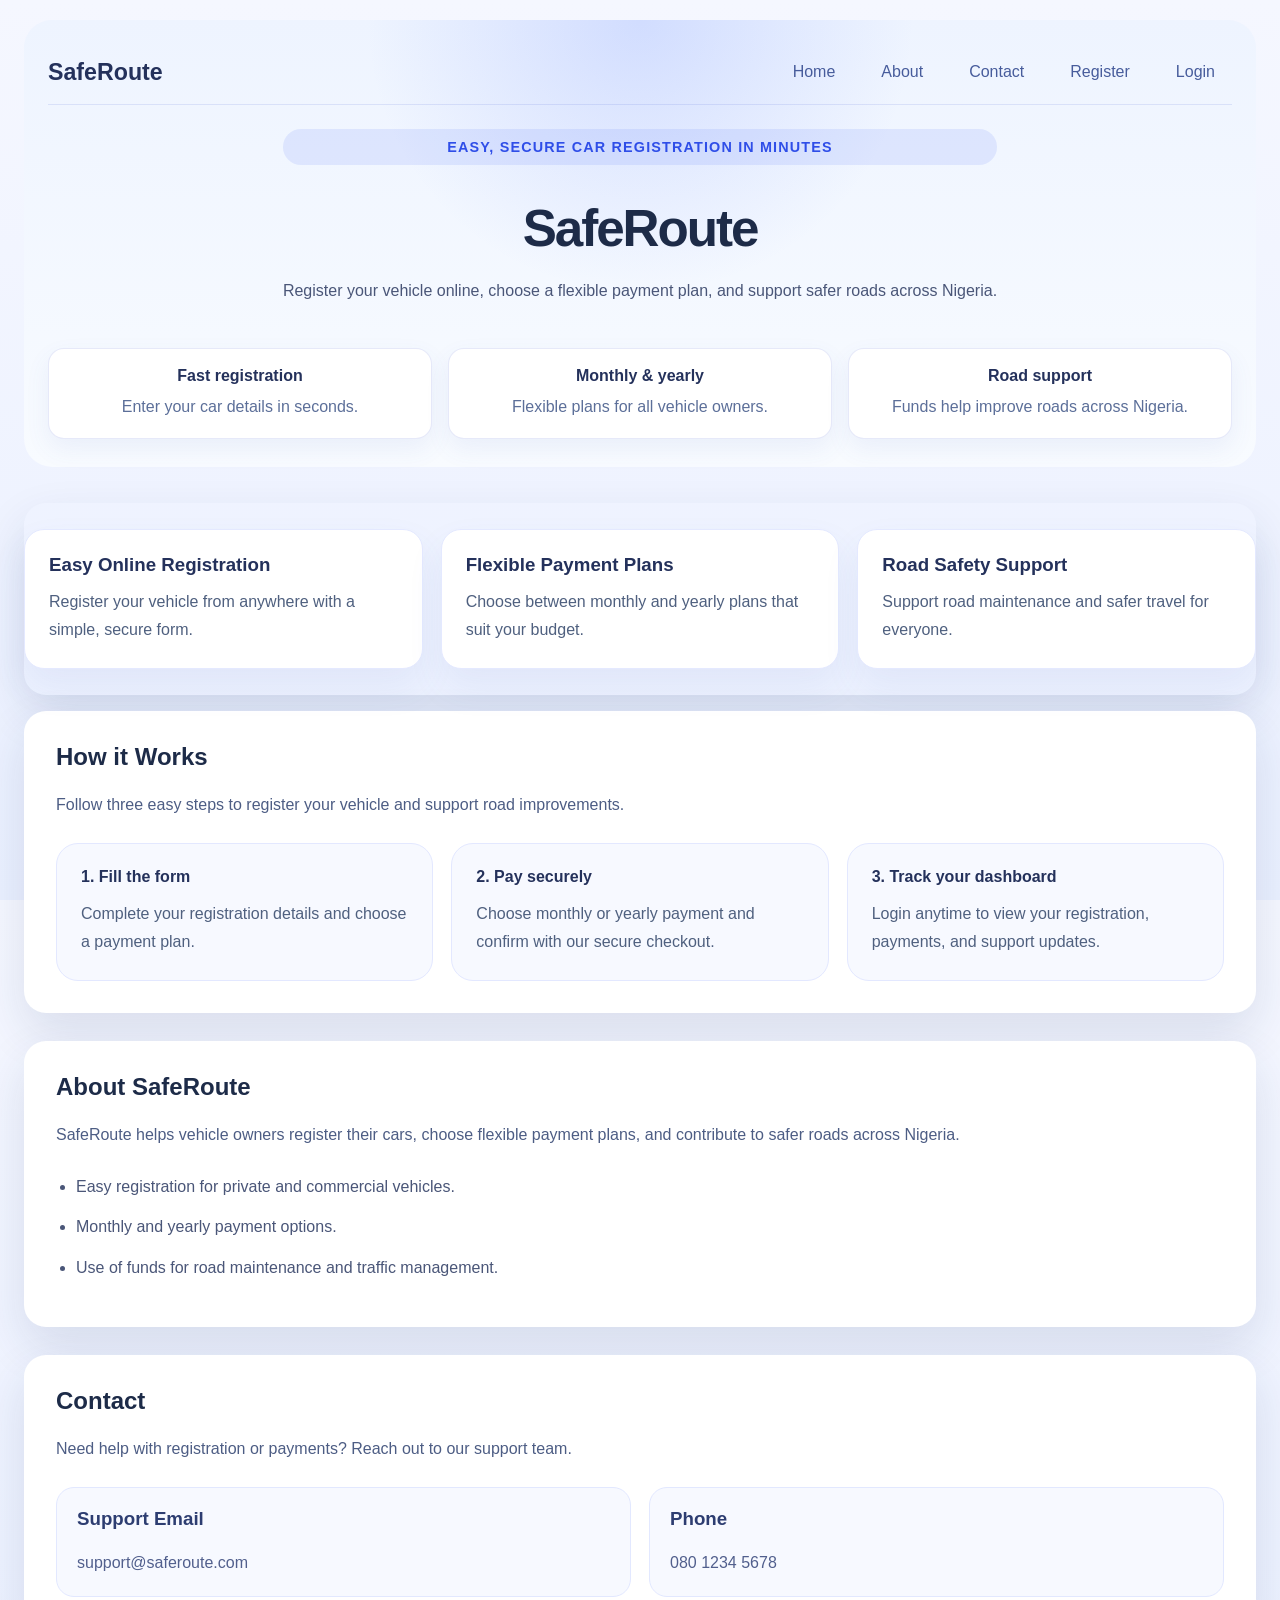
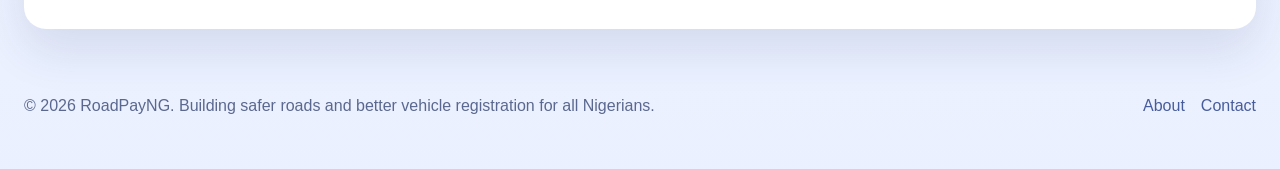
==== index.html @ 2d29ac7f "Add files via upload" ====
<!DOCTYPE html>
<html lang="en">
<head>
  <meta charset="UTF-8" />
  <meta name="viewport" content="width=device-width, initial-scale=1.0" />
  <title>SafeRoute - Car Registration</title>
  <link rel="stylesheet" href="styles.css" />
</head>
<body>
  <div class="container">
    <header id="home">
      <div class="site-header-bar">
        <a href="index.html" class="logo">SafeRoute</a>
        <nav class="top-nav">
          <a href="index.html#home" class="nav-link">Home</a>
          <a href="index.html#about-section" class="nav-link">About</a>
          <a href="index.html#contact-section" class="nav-link">Contact</a>
          <a href="register.html" class="nav-link">Register</a>
          <a href="login.html" class="nav-link">Login</a>
        </nav>
      </div>
      <div class="hero-content">
        <span class="hero-label">Easy, secure car registration in minutes</span>
        <h1>SafeRoute</h1>
        <p>Register your vehicle online, choose a flexible payment plan, and support safer roads across Nigeria.</p>
        <div class="hero-actions"></div>
      </div>
      <div class="hero-chips">
        <div class="hero-chip">
          <strong>Fast registration</strong>
          <span>Enter your car details in seconds.</span>
        </div>
        <div class="hero-chip">
          <strong>Monthly & yearly</strong>
          <span>Flexible plans for all vehicle owners.</span>
        </div>
        <div class="hero-chip">
          <strong>Road support</strong>
          <span>Funds help improve roads across Nigeria.</span>
        </div>
      </div>
    </header>

    <main>
      <section id="features-section" class="features-section">
        <div class="feature-grid">
          <article class="feature-card">
            <h3>Easy Online Registration</h3>
            <p>Register your vehicle from anywhere with a simple, secure form.</p>
          </article>
          <article class="feature-card">
            <h3>Flexible Payment Plans</h3>
            <p>Choose between monthly and yearly plans that suit your budget.</p>
          </article>
          <article class="feature-card">
            <h3>Road Safety Support</h3>
            <p>Support road maintenance and safer travel for everyone.</p>
          </article>
        </div>
      </section>

      <section id="process-section" class="process-section">
        <h2>How it Works</h2>
        <p class="section-intro">Follow three easy steps to register your vehicle and support road improvements.</p>
        <div class="process-grid">
          <article class="process-card">
            <strong>1. Fill the form</strong>
            <p>Complete your registration details and choose a payment plan.</p>
          </article>
          <article class="process-card">
            <strong>2. Pay securely</strong>
            <p>Choose monthly or yearly payment and confirm with our secure checkout.</p>
          </article>
          <article class="process-card">
            <strong>3. Track your dashboard</strong>
            <p>Login anytime to view your registration, payments, and support updates.</p>
          </article>
        </div>
      </section>

      <section id="about-section">
        <h2>About SafeRoute</h2>
        <p class="section-intro">SafeRoute helps vehicle owners register their cars, choose flexible payment plans, and contribute to safer roads across Nigeria.</p>
        <ul class="about-list">
          <li>Easy registration for private and commercial vehicles.</li>
          <li>Monthly and yearly payment options.</li>
          <li>Use of funds for road maintenance and traffic management.</li>
        </ul>
      </section>

      <section id="contact-section">
        <h2>Contact</h2>
        <p class="section-intro">Need help with registration or payments? Reach out to our support team.</p>
        <div class="contact-grid">
          <div class="contact-card">
            <h3>Support Email</h3>
            <p>support@saferoute.com</p>
          </div>
          <div class="contact-card">
            <h3>Phone</h3>
            <p>080 1234 5678</p>
          </div>
        </div>
      </section>

    </main>

    <footer class="site-footer">
      <div class="footer-content">
        <p>© 2026 RoadPayNG. Building safer roads and better vehicle registration for all Nigerians.</p>
        <div class="footer-links">
          <a href="#about-section">About</a>
          <a href="#contact-section">Contact</a>
        </div>
      </div>
    </footer>
  </div>
  <script src="script.js"></script>
</body>
</html>
---- styles.css ----
* {
  box-sizing: border-box;
}
html,
body {
  height: 100%;
  margin: 0;
}
body {
  font-family: "Segoe UI", Tahoma, Geneva, Verdana, sans-serif;
  background: linear-gradient(180deg, #f5f7ff 0%, #eaf0ff 100%);
  color: #1d2b48;
}
.container {
  max-width: 100%;
  width: 100%;
  margin: 0;
  padding: 20px 24px;
}
header {
  text-align: center;
  margin-bottom: 36px;
  display: grid;
  gap: 24px;
  padding: 32px 24px 28px;
  background: radial-gradient(circle at top center, rgba(79, 115, 255, 0.18), transparent 36%), linear-gradient(180deg, #eef4ff 0%, #f8fbff 100%);
  border-radius: 28px;
}
.site-header-bar {
  display: flex;
  flex-wrap: wrap;
  justify-content: space-between;
  align-items: center;
  gap: 16px;
  width: 100%;
  padding-bottom: 12px;
  border-bottom: 1px solid rgba(77, 101, 211, 0.14);
  position: relative;
  z-index: 2;
}
.logo {
  font-size: 1.45rem;
  font-weight: 800;
  color: #24315b;
  text-decoration: none;
}
.top-nav {
  display: flex;
  flex-wrap: wrap;
  justify-content: flex-end;
  gap: 12px;
  pointer-events: auto;
}
.nav-link {
  color: #475c9c;
  text-decoration: none;
  padding: 10px 16px;
  border-radius: 999px;
  border: 1px solid transparent;
  transition: all 0.2s ease;
  cursor: pointer;
  display: inline-flex;
  align-items: center;
  justify-content: center;
  pointer-events: auto;
}
.nav-link:hover,
.nav-link.active {
  background: #eef4ff;
  border-color: #d4defc;
  color: #27386b;
}  display: flex;
  flex-wrap: wrap;
  justify-content: flex-end;
  gap: 12px;
}
.nav-link {
  color: #475c9c;
  text-decoration: none;
  padding: 10px 16px;
  border-radius: 999px;
  border: 1px solid transparent;
  transition: all 0.2s ease;
  cursor: pointer;
  display: inline-flex;
  align-items: center;
  justify-content: center;
}
.nav-link:hover,
.nav-link.active {
  background: #eef4ff;
  border-color: #d4defc;
  color: #27386b;
}
.hero-content {
  display: grid;
  gap: 18px;
  align-items: center;
  max-width: 760px;
  margin: 0 auto;
}
.dashboard-user-label {
  display: flex;
  flex-wrap: wrap;
  align-items: center;
  gap: 10px;
  padding: 10px 18px;
  border-radius: 999px;
  background: rgba(79, 110, 247, 0.12);
  color: #24315b;
  font-weight: 600;
}
.dashboard-user-label strong {
  font-size: 1rem;
  color: #1f2c52;
}
header h1 {
  margin: 0;
  font-size: clamp(2.4rem, 4vw, 3.8rem);
  letter-spacing: -0.04em;
}
header p {
  margin: 0 auto;
  max-width: 720px;
  color: #4a5678;
  line-height: 1.85;
}
.hero-actions {
  display: flex;
  flex-wrap: wrap;
  justify-content: center;
  gap: 14px;
}
.hero-chips {
  display: grid;
  grid-template-columns: repeat(auto-fit, minmax(220px, 1fr));
  gap: 16px;
  width: 100%;
}
.hero-chip {
  background: #ffffff;
  border: 1px solid rgba(77, 101, 211, 0.14);
  border-radius: 16px;
  padding: 18px 20px;
  box-shadow: 0 10px 24px rgba(82, 104, 195, 0.08);
}
.hero-chip strong {
  display: block;
  margin-bottom: 8px;
  color: #24315b;
}
.hero-chip span {
  color: #5c6f99;
  line-height: 1.7;
}
.hero-label {
  display: inline-block;
  padding: 10px 18px;
  border-radius: 999px;
  background: rgba(79, 110, 247, 0.12);
  color: #2f4ee8;
  font-weight: 700;
  margin-bottom: 16px;
  text-transform: uppercase;
  letter-spacing: 0.08em;
  font-size: 0.90rem;
}
.process-grid {
  display: grid;
  gap: 18px;
  grid-template-columns: repeat(3, minmax(0, 1fr));
}
.process-card {
  padding: 24px;
  border-radius: 22px;
  background: #f7f9ff;
  border: 1px solid #e3e8ff;
}
.process-card strong {
  display: block;
  margin-bottom: 14px;
  font-size: 1rem;
  color: #24315b;
}
.process-card p {
  margin: 0;
  color: #4f607f;
  line-height: 1.75;
}
section {
  background: #ffffff;
  border-radius: 22px;
  padding: 32px;
  box-shadow: 0 20px 48px rgba(25, 52, 100, 0.12);
  margin-bottom: 28px;
}
section h2 {
  margin-top: 0;
}
.section-intro {
  margin: 12px 0 24px;
  color: #4d5d84;
  line-height: 1.75;
}
.about-list {
  margin: 0;
  padding-left: 20px;
  color: #4a5678;
  line-height: 1.8;
}
.features-section {
  padding: 26px 0;
  background: transparent;
  margin-bottom: 16px;
}
.feature-grid {
  display: grid;
  gap: 18px;
  grid-template-columns: repeat(3, minmax(0, 1fr));
}
.feature-card {
  padding: 24px;
  border-radius: 20px;
  background: #ffffff;
  border: 1px solid #e4e9ff;
  box-shadow: 0 18px 36px rgba(81, 103, 183, 0.08);
}
.feature-card h3 {
  margin-top: 0;
  margin-bottom: 12px;
  color: #24315b;
}
.feature-card p {
  margin: 0;
  color: #4f607f;
  line-height: 1.75;
}
.site-footer {
  padding: 24px 0 18px;
}
.footer-content {
  display: flex;
  flex-wrap: wrap;
  justify-content: space-between;
  align-items: center;
  gap: 16px;
  color: #5a688f;
}
.footer-links {
  display: flex;
  flex-wrap: wrap;
  gap: 16px;
}
.footer-links a {
  color: #475c9c;
  text-decoration: none;
  transition: color 0.2s ease;
}
.footer-links a:hover {
  color: #2d3d71;
}
.about-list li {
  margin-bottom: 12px;
}
.contact-grid {
  display: grid;
  gap: 18px;
  grid-template-columns: repeat(2, minmax(0, 1fr));
}
.contact-card {
  padding: 20px;
  border-radius: 18px;
  background: #f7f9ff;
  border: 1px solid #e2e8ff;
}
.contact-card h3 {
  margin-top: 0;
  color: #2d3d71;
}
.contact-card p {
  margin: 0;
  color: #515f8d;
  line-height: 1.7;
}
.hidden {
  display: none !important;
}
.primary-btn,
.secondary-btn,
.danger-btn {
  display: inline-flex;
  align-items: center;
  justify-content: center;
  gap: 8px;
  border: none;
  border-radius: 999px;
  font-weight: 700;
  cursor: pointer;
  transition: transform 0.15s ease, box-shadow 0.2s ease, background 0.2s ease;
  text-decoration: none;
}
.primary-btn {
  background: #4f6ef7;
  color: #ffffff;
  padding: 14px 26px;
  box-shadow: 0 16px 36px rgba(79, 110, 247, 0.18);
}
.secondary-btn {
  background: #eef4ff;
  color: #3c5aaa;
  padding: 12px 22px;
}
.danger-btn {
  background: #ff5f5f;
  color: #ffffff;
  padding: 12px 22px;
}
.primary-btn:hover,
.secondary-btn:hover,
.danger-btn:hover {
  transform: translateY(-1px);
}
input,
select,
textarea {
  width: 100%;
  padding: 14px 16px;
  border-radius: 16px;
  border: 1px solid #d9e2ff;
  background: #f7f9ff;
  color: #1f2c52;
  font-size: 1rem;
}
input:focus,
select:focus,
textarea:focus {
  outline: none;
  border-color: #4f6ef7;
  box-shadow: 0 0 0 4px rgba(79, 110, 247, 0.12);
}
.form-grid {
  display: grid;
  gap: 18px;
  grid-template-columns: repeat(auto-fit, minmax(240px, 1fr));
}
.field-row {
  display: flex;
  flex-direction: column;
  gap: 10px;
}
.form-footer {
  display: flex;
  flex-wrap: wrap;
  align-items: center;
  justify-content: space-between;
  gap: 16px;
  margin-top: 20px;
}
.amount-row {
  color: #3c5aaa;
}
.dashboard-shell {
  display: grid;
  gap: 24px;
  grid-template-columns: 1fr;
}
.dashboard-sidebar {
  padding: 28px;
  border-radius: 22px;
  background: #f7f9ff;
  border: 1px solid #e2e4ff;
}
.sidebar-nav {
  display: grid;
  gap: 12px;
  margin-top: 24px;
}
.sidebar-link {
  display: block;
  padding: 12px 14px;
  color: #3c5aaa;
  text-decoration: none;
  border-radius: 14px;
  border: 1px solid transparent;
}
.sidebar-link.active,
.sidebar-link:hover {
  background: #eef4ff;
  border-color: #d5dffd;
}
.dashboard-main {
  padding: 24px;
  border-radius: 26px;
  background: #ffffff;
  border: 1px solid #e4e9ff;
}
.dashboard-header {
  display: flex;
  align-items: flex-start;
  justify-content: space-between;
  gap: 16px;
  flex-wrap: wrap;
}
.dashboard-status-box {
  padding: 8px 16px;
  background: #eff5ff;
  border-radius: 999px;
}
.status-badge {
  color: #2d4bf1;
  font-weight: 700;
}
.summary-grid {
  display: grid;
  gap: 18px;
  grid-template-columns: repeat(auto-fit, minmax(200px, 1fr));
  margin-top: 24px;
}
.summary-card,
.dashboard-card {
  padding: 22px;
  border-radius: 22px;
  background: #f8fbff;
  border: 1px solid #e3e9ff;
}
.dashboard-card {
  margin-top: 24px;
}
.card-row {
  display: flex;
  justify-content: space-between;
  gap: 12px;
  margin-bottom: 14px;
  color: #3c4f7d;
}
.stats-grid {
  display: grid;
  gap: 18px;
  grid-template-columns: repeat(auto-fit, minmax(240px, 1fr));
  margin-top: 24px;
}
.stat-card {
  padding: 22px;
  border-radius: 22px;
  background: #ffffff;
  border: 1px solid #e2e7ff;
}
.dashboard-actions {
  display: flex;
  flex-wrap: wrap;
  gap: 12px;
  margin-top: 24px;
}
@media (max-width: 900px) {
  .feature-grid,
  .contact-grid,
  .summary-grid,
  .stats-grid {
    grid-template-columns: 1fr;
  }
  .site-header-bar {
    flex-direction: column;
    align-items: flex-start;
  }
  .hero-content {
    text-align: left;
  }
  .hero-actions {
    justify-content: flex-start;
  }
}
@media (max-width: 640px) {
  header,
  section {
    padding: 24px;
  }
  .container {
    padding: 20px;
  }
  .hero-content {
    align-items: flex-start;
  }
  .site-header-bar {
    padding-bottom: 16px;
  }
}

.form-grid {
  display: grid;
  gap: 18px;
  grid-template-columns: 1fr;
}
.field-row {
  display: grid;
  gap: 10px;
  margin-bottom: 0;
}
label {
  font-weight: 700;
  color: #2d3a6b;
}
input,
select {
  width: 100%;
  padding: 14px 18px;
  border: 1px solid #d8e0fa;
  border-radius: 14px;
  font-size: 1rem;
  color: #1f2a4c;
  background: #fbfdff;
}
.form-footer {
  display: flex;
  flex-wrap: wrap;
  gap: 16px;
  align-items: center;
  justify-content: space-between;
  margin-top: 20px;
}
.amount-row {
  align-items: center;
  display: flex;
  justify-content: space-between;
  padding: 16px;
  border: 1px solid #eef2ff;
  border-radius: 14px;
  background: #f5f8ff;
  min-width: 240px;
}
input:focus,
select:focus {
  outline: none;
  border-color: #5e7afe;
  box-shadow: 0 0 0 4px rgba(92, 124, 247, 0.14);
}
.amount-row {
  align-items: center;
  display: flex;
  justify-content: space-between;
  padding: 16px;
  border: 1px solid #eef2ff;
  border-radius: 14px;
  background: #f5f8ff;
}
.primary-btn,
.secondary-btn,
.danger-btn {
  display: inline-flex;
  align-items: center;
  justify-content: center;
  border: none;
  border-radius: 14px;
  padding: 14px 24px;
  font-size: 1rem;
  cursor: pointer;
  transition: transform 0.2s ease, box-shadow 0.2s ease, background 0.2s ease;
}
.primary-btn {
  background: linear-gradient(135deg, #4f73ff, #3c52d1);
  color: #fff;
}
.secondary-btn {
  background: #eef2ff;
  color: #334176;
}
.danger-btn {
  background: #ffe7e8;
  color: #ad1c2a;
}
.primary-btn:hover,
.secondary-btn:hover,
.danger-btn:hover {
  transform: translateY(-1px);
  box-shadow: 0 14px 28px rgba(60, 84, 159, 0.18);
}
.hidden {
  display: none;
}
@media (max-width: 900px) {
  .hero-chips,
  .feature-grid,
  .contact-grid,
  .summary-grid,
  .dashboard-shell {
    grid-template-columns: 1fr;
  }
  .dashboard-shell {
    grid-template-columns: 1fr;
  }
}
@media (max-width: 680px) {
  .top-nav,
  .hero-actions,
  .footer-content,
  .footer-links,
  .form-footer,
  .dashboard-header,
  .site-header-bar {
    flex-direction: column;
    align-items: stretch;
  }
  .form-footer,
  .footer-content {
    gap: 12px;
  }
  .primary-btn,
  .secondary-btn,
  .danger-btn {
    width: 100%;
  }
  header {
    padding: 24px 16px 16px;
  }
}
.dashboard-shell {
  display: grid;
  grid-template-columns: 280px 1fr;
  gap: 24px;
}
.dashboard-sidebar {
  padding: 24px;
  border-radius: 22px;
  background: linear-gradient(180deg, #eef4ff 0%, #f9fbff 100%);
  border: 1px solid #dce5ff;
  display: flex;
  flex-direction: column;
  gap: 24px;
}
.sidebar-brand h3 {
  margin: 0 0 12px;
  color: #24315b;
}
.sidebar-brand p {
  margin: 0;
  line-height: 1.7;
  color: #4a5679;
}
.sidebar-nav {
  display: grid;
  gap: 12px;
}
.sidebar-link {
  display: block;
  padding: 14px 18px;
  border-radius: 14px;
  color: #334076;
  text-decoration: none;
  background: #ffffff;
  border: 1px solid transparent;
  transition: all 0.2s ease;
}
.sidebar-link:hover,
.sidebar-link.active {
  border-color: #cad4ff;
  background: #eef4ff;
}
.sidebar-note {
  padding: 18px;
  border-radius: 16px;
  background: #ffffff;
  border: 1px solid #e5ecff;
  line-height: 1.65;
  color: #485479;
}
.dashboard-main {
  display: flex;
  flex-direction: column;
  gap: 24px;
  min-height: calc(100vh - 240px);
}

.dashboard-shell {
  width: 100%;
}

.dashboard-section {
  display: none;
}

.dashboard-section.active {
  display: block;
}

.overview-grid {
  display: grid;
  grid-template-columns: repeat(auto-fit, minmax(200px, 1fr));
  gap: 18px;
  margin-bottom: 20px;
}

.overview-card {
  background: linear-gradient(180deg, #ffffff 0%, #f5f9ff 100%);
  border: 1px solid #dbe6ff;
  border-radius: 14px;
  padding: 20px;
}

.overview-card h4 {
  margin: 0 0 12px;
  color: #2d3d71;
  font-size: 0.95rem;
  font-weight: 600;
}

.overview-card p {
  margin: 0;
  font-size: 1.3rem;
  font-weight: 700;
  color: #1f2b55;
}

.user-site-frame {
  width: 100%;
  min-height: 650px;
  border: 1px solid #dbe6ff;
  border-radius: 16px;
  background: #ffffff;
}

@media (max-width: 900px) {
  .user-site-frame {
    min-height: 500px;
  }
}

.profile-card {
  background: linear-gradient(180deg, #ffffff 0%, #f5f9ff 100%);
  border: 1px solid #dbe6ff;
  border-radius: 16px;
  padding: 24px;
  display: grid;
  gap: 0;
}

.profile-row {
  display: flex;
  justify-content: space-between;
  gap: 16px;
  padding: 16px;
  border-bottom: 1px solid #e5ecff;
}

.profile-row:last-child {
  border-bottom: none;
}

.profile-label {
  font-weight: 600;
  color: #334176;
  min-width: 150px;
}

.profile-value {
  color: #1f2b55;
  text-align: right;
  flex: 1;
}
.dashboard-header {
  display: flex;
  justify-content: space-between;
  gap: 16px;
  align-items: flex-start;
}
.dashboard-header h2 {
  margin: 0 0 8px;
}
.dashboard-header p {
  margin: 0;
  color: #4d5b82;
}
.dashboard-status-box {
  display: flex;
  align-items: center;
  justify-content: center;
}
.status-badge {
  padding: 10px 18px;
  border-radius: 999px;
  background: #e1efff;
  color: #1c4aff;
  font-weight: 700;
}
.summary-grid {
  display: grid;
  grid-template-columns: repeat(3, minmax(0, 1fr));
  gap: 18px;
}
.summary-card {
  padding: 20px;
  border-radius: 18px;
  background: linear-gradient(180deg, #ffffff 0%, #eef5ff 100%);
  border: 1px solid #d9e4ff;
}
.summary-card h3 {
  margin: 0 0 12px;
  font-size: 1rem;
  color: #30407a;
}
.summary-card p {
  margin: 0;
  font-size: 1.3rem;
  font-weight: 700;
  color: #1f2b55;
}
.dashboard-card {
  display: grid;
  gap: 14px;
  background: #f7f9ff;
  padding: 24px;
  border-radius: 18px;
}
.card-row {
  display: flex;
  justify-content: space-between;
  gap: 10px;
  padding: 14px 16px;
  border-radius: 14px;
  background: #ffffff;
  border: 1px solid #e5ecff;
}
.card-row strong {
  color: #2d3d71;
}
.stats-grid {
  display: grid;
  gap: 18px;
  margin-top: 0;
}
@media (min-width: 640px) {
  .stats-grid {
    grid-template-columns: repeat(2, minmax(0, 1fr));
  }
}
.stat-card {
  padding: 20px;
  border-radius: 18px;
  background: linear-gradient(180deg, #eef7ff 0%, #ffffff 100%);
  border: 1px solid #dbe6ff;
}
.stat-card h3 {
  margin-top: 0;
  color: #2d3d71;
}
.dashboard-actions {
  display: flex;
  flex-wrap: wrap;
  gap: 12px;
  margin-top: 20px;
}
@media (min-width: 860px) {
  .form-grid {
    grid-template-columns: repeat(2, minmax(0, 1fr));
  }
}
@media (max-width: 900px) {
  .hero-chips {
    grid-template-columns: 1fr;
  }
}
@media (max-width: 1040px) {
  .dashboard-shell {
    grid-template-columns: 1fr;
  }
  .summary-grid {
    grid-template-columns: 1fr;
  }
}
@media (max-width: 760px) {
  .container {
    padding: 18px;
  }
  section {
    padding: 20px;
  }
  .dashboard-header {
    flex-direction: column;
    align-items: stretch;
  }
}

/* Payment Status Styles */
.payment-status-container {
  margin-bottom: 20px;
}

.payment-alert {
  padding: 24px;
  border-radius: 16px;
  border: 2px solid;
  background: #f9fbff;
}

.payment-alert h3 {
  margin: 0 0 12px;
  font-size: 1.2rem;
}

.payment-alert p {
  margin: 0;
  line-height: 1.6;
}

.alert-success {
  border-color: #28a745;
  background: #f1f9f6;
}

.alert-success h3 {
  color: #1e7e34;
}

.alert-success p {
  color: #155724;
}

.alert-warning {
  border-color: #ff9800;
  background: #fff8f0;
}

.alert-warning h3 {
  color: #e65100;
}

.alert-warning p {
  color: #e65100;
}

.alert-danger {
  border-color: #dc3545;
  background: #ffe7e8;
}

.alert-danger h3 {
  color: #721c24;
}

.alert-danger p {
  color: #721c24;
}

.payment-details-card {
  background: linear-gradient(180deg, #ffffff 0%, #f5f9ff 100%);
  border: 1px solid #dbe6ff;
  border-radius: 16px;
  padding: 24px;
  margin-bottom: 24px;
}

.payment-details-card h3 {
  margin: 0 0 20px;
  color: #2d3d71;
  font-size: 1.1rem;
}

.payment-info-row {
  display: flex;
  justify-content: space-between;
  padding: 14px 16px;
  border-radius: 12px;
  background: #ffffff;
  border: 1px solid #e5ecff;
  margin-bottom: 12px;
  gap: 16px;
}

.payment-info-row:last-child {
  margin-bottom: 0;
}

.payment-label {
  font-weight: 600;
  color: #334176;
  min-width: 150px;
}

.payment-value {
  color: #1f2b55;
  text-align: right;
  flex: 1;
}

.payment-methods-section {
  background: linear-gradient(180deg, #f5f9ff 0%, #eef4ff 100%);
  border: 1px solid #dbe6ff;
  border-radius: 16px;
  padding: 24px;
  margin-bottom: 24px;
}

.payment-methods-section h3 {
  margin: 0 0 20px;
  color: #2d3d71;
  font-size: 1.1rem;
}

.payment-methods-grid {
  display: grid;
  grid-template-columns: repeat(auto-fit, minmax(250px, 1fr));
  gap: 18px;
}

.payment-method {
  background: #ffffff;
  border: 1px solid #dce5ff;
  border-radius: 14px;
  padding: 20px;
}

.payment-method h4 {
  margin: 0 0 12px;
  color: #2d3d71;
  font-size: 1rem;
}

.payment-method p {
  margin: 8px 0;
  color: #4d5b82;
  font-size: 0.95rem;
  line-height: 1.5;
}

.payment-method button {
  width: 100%;
  margin-top: 12px;
}

/* Support Section Styles */
.support-section {
  background: linear-gradient(180deg, #eef7ff 0%, #f5fbff 100%);
  border: 1px solid #dbe6ff;
  border-radius: 16px;
  padding: 24px;
  margin-bottom: 24px;
}

.support-section h3 {
  margin: 0 0 12px;
  color: #2d3d71;
  font-size: 1.1rem;
}

.support-section > p:first-of-type {
  margin: 0 0 20px;
  color: #4d5b82;
  line-height: 1.6;
}

.support-methods {
  display: grid;
  grid-template-columns: repeat(auto-fit, minmax(200px, 1fr));
  gap: 18px;
  margin-bottom: 18px;
}

.support-item {
  background: #ffffff;
  border: 1px solid #dce5ff;
  border-radius: 14px;
  padding: 20px;
  display: flex;
  gap: 16px;
  align-items: flex-start;
}

.support-icon {
  font-size: 2rem;
  min-width: 50px;
  text-align: center;
}

.support-info h4 {
  margin: 0 0 8px;
  color: #2d3d71;
  font-size: 1rem;
}

.support-info p {
  margin: 0;
  color: #4d5b82;
}

.support-info a {
  color: #4f73ff;
  text-decoration: none;
  font-weight: 600;
}

.support-info a:hover {
  text-decoration: underline;
}

.support-hours {
  margin: 0;
  color: #667391;
  font-size: 0.95rem;
  font-style: italic;
  text-align: center;
}

@media (max-width: 768px) {
  .support-methods {
    grid-template-columns: 1fr;
  }
  
  .support-item {
    flex-direction: row;
  }
  
  .payment-info-row {
    flex-direction: column;
  }
  
  .payment-label {
    min-width: auto;
  }
  
  .payment-value {
    text-align: left;
  }
  
  .payment-methods-grid {
    grid-template-columns: 1fr;
  }
  
  .overview-grid {
    grid-template-columns: 1fr;
  }
  
  .profile-row {
    flex-direction: column;
    gap: 8px;
  }
  
  .profile-label {
    min-width: auto;
  }
  
  .profile-value {
    text-align: left;
  }
}
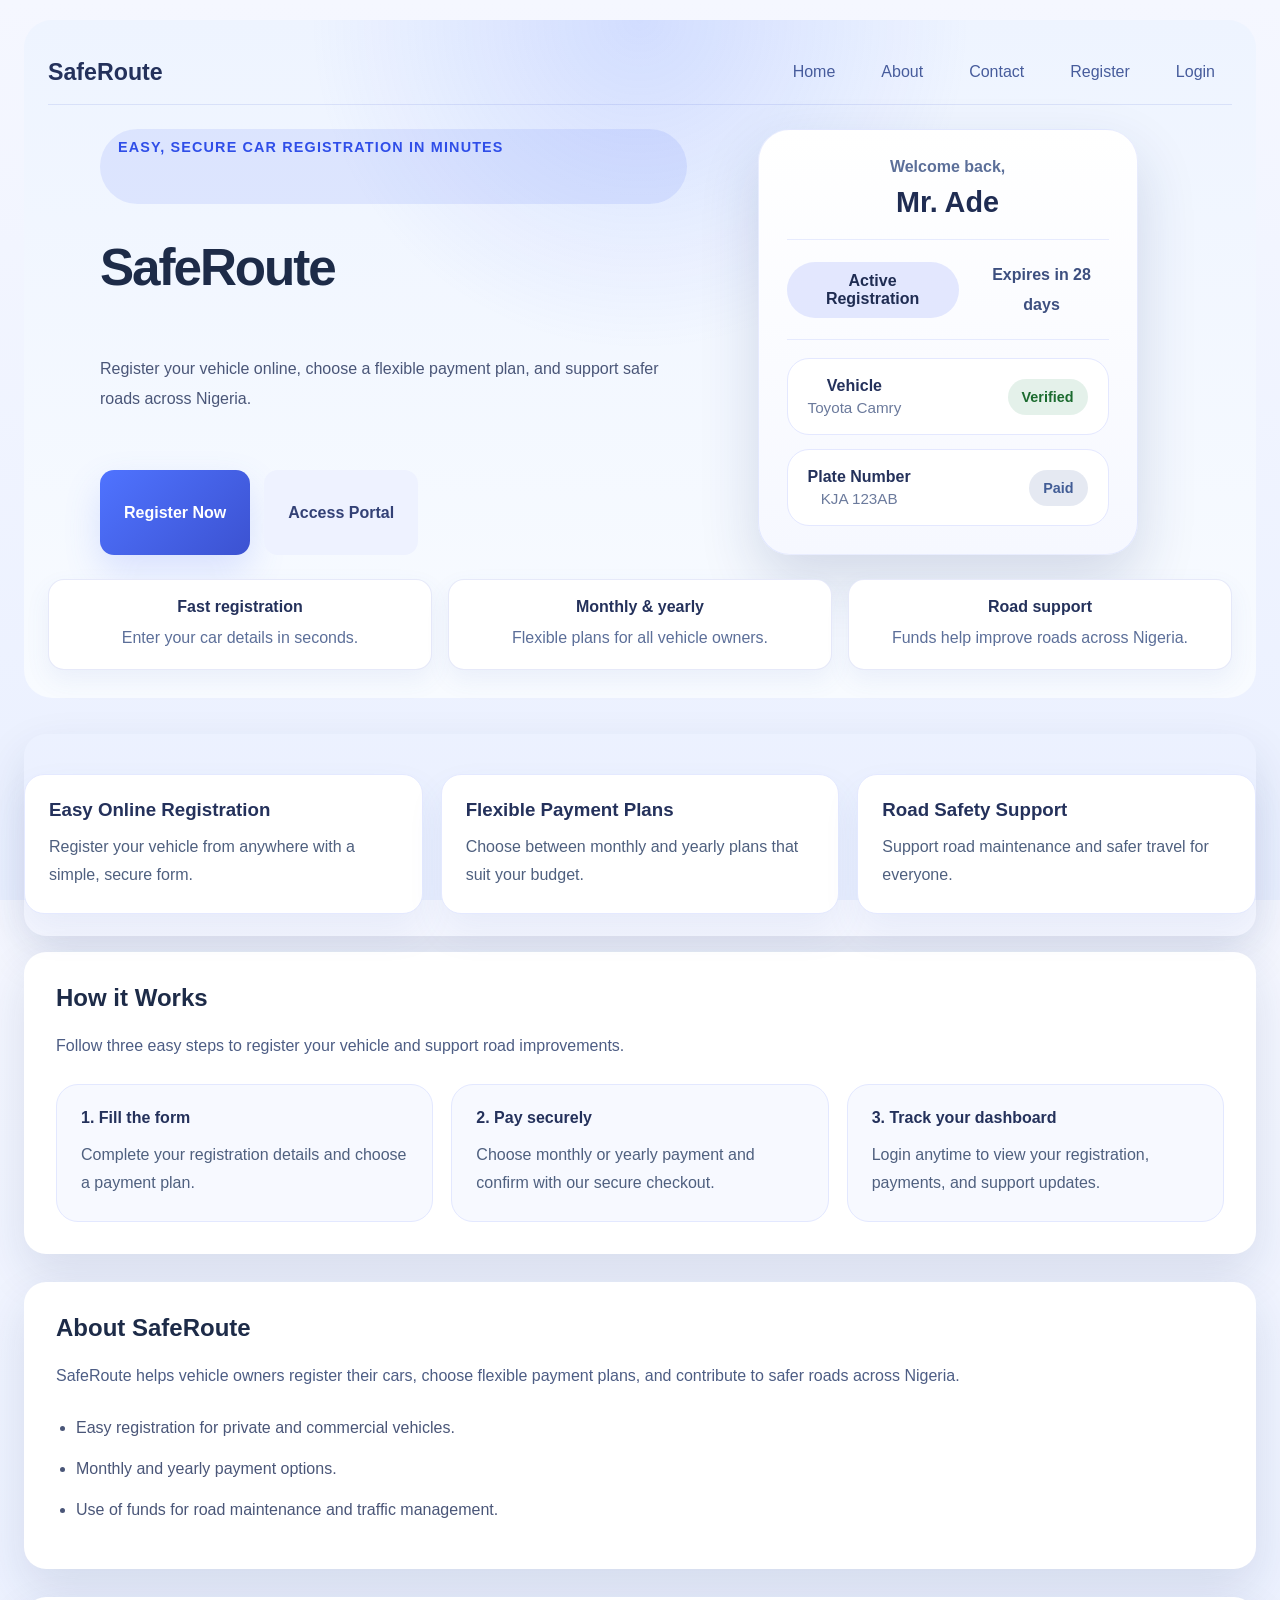
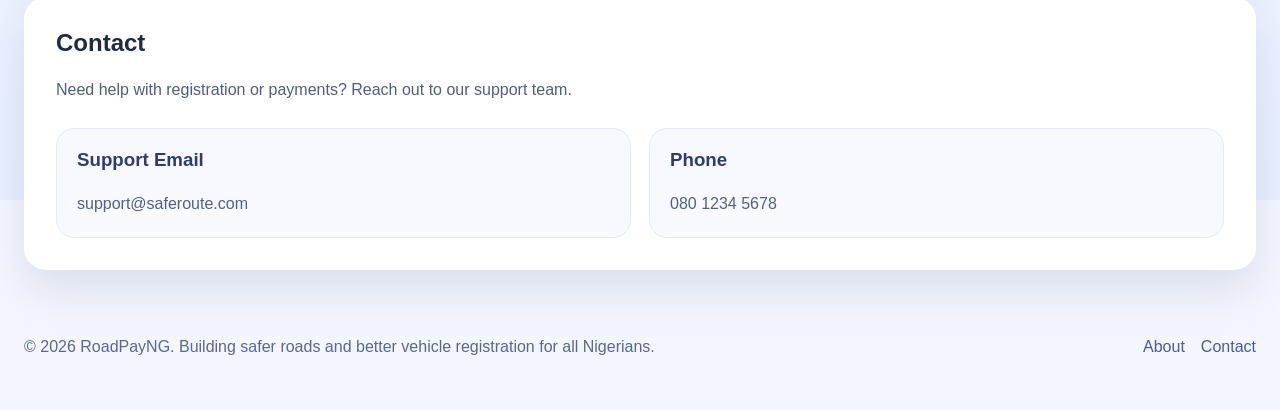
==== commit 11a4049a: "Add files via upload" ====
--- a/index.html
+++ b/index.html
@@ -11,7 +11,8 @@
     <header id="home">
       <div class="site-header-bar">
         <a href="index.html" class="logo">SafeRoute</a>
-        <nav class="top-nav">
+        <button class="menu-toggle" id="menu-toggle" aria-label="Toggle navigation">☰</button>
+        <nav class="top-nav" id="main-nav">
           <a href="index.html#home" class="nav-link">Home</a>
           <a href="index.html#about-section" class="nav-link">About</a>
           <a href="index.html#contact-section" class="nav-link">Contact</a>
@@ -19,11 +20,44 @@
           <a href="login.html" class="nav-link">Login</a>
         </nav>
       </div>
-      <div class="hero-content">
-        <span class="hero-label">Easy, secure car registration in minutes</span>
-        <h1>SafeRoute</h1>
-        <p>Register your vehicle online, choose a flexible payment plan, and support safer roads across Nigeria.</p>
-        <div class="hero-actions"></div>
+      <div class="hero-content hero-columns">
+        <div class="hero-copy">
+          <span class="hero-label">Easy, secure car registration in minutes</span>
+          <h1>SafeRoute</h1>
+          <p>Register your vehicle online, choose a flexible payment plan, and support safer roads across Nigeria.</p>
+          <div class="hero-actions">
+            <a href="register.html" class="primary-btn">Register Now</a>
+            <a href="login.html" class="secondary-btn">Access Portal</a>
+          </div>
+        </div>
+        <div class="hero-preview">
+          <div class="preview-card">
+            <div class="preview-top">
+              <span>Welcome back,</span>
+              <strong>Mr. Ade</strong>
+            </div>
+            <div class="status-strip">
+              <div class="status-pill status-bus">Active Registration</div>
+              <p>Expires in 28 days</p>
+            </div>
+            <div class="preview-list">
+              <div class="preview-item">
+                <div class="item-label">
+                  <strong>Vehicle</strong>
+                  <span>Toyota Camry</span>
+                </div>
+                <span class="item-status on-board">Verified</span>
+              </div>
+              <div class="preview-item">
+                <div class="item-label">
+                  <strong>Plate Number</strong>
+                  <span>KJA 123AB</span>
+                </div>
+                <span class="item-status arrived">Paid</span>
+              </div>
+            </div>
+          </div>
+        </div>
       </div>
       <div class="hero-chips">
         <div class="hero-chip">
--- a/styles.css
+++ b/styles.css
@@ -50,6 +50,17 @@
   justify-content: flex-end;
   gap: 12px;
   pointer-events: auto;
+}
+.menu-toggle {
+  display: none;
+  border: none;
+  background: #eef4ff;
+  color: #24315b;
+  width: 44px;
+  height: 44px;
+  border-radius: 14px;
+  cursor: pointer;
+  font-size: 1.25rem;
 }
 .nav-link {
   color: #475c9c;
@@ -69,35 +80,115 @@
   background: #eef4ff;
   border-color: #d4defc;
   color: #27386b;
-}  display: flex;
-  flex-wrap: wrap;
-  justify-content: flex-end;
-  gap: 12px;
-}
-.nav-link {
-  color: #475c9c;
-  text-decoration: none;
+}
+
+.hero-content {
+  display: grid;
+  gap: 28px;
+  align-items: center;
+  justify-content: center;
+  max-width: 1080px;
+  margin: 0 auto;
+}
+.hero-columns {
+  grid-template-columns: 1.2fr 0.95fr;
+  align-items: stretch;
+}
+.hero-copy {
+  display: grid;
+  gap: 18px;
+  text-align: left;
+}
+.hero-copy p {
+  max-width: 620px;
+}
+.hero-preview {
+  display: flex;
+  justify-content: center;
+}
+.preview-card {
+  width: min(100%, 420px);
+  width: min(100%, 380px);
+  padding: 28px;
+  border-radius: 32px;
+  background: linear-gradient(180deg, #ffffff 0%, #f6f8ff 100%);
+  box-shadow: 0 26px 60px rgba(25, 50, 115, 0.16);
+  border: 1px solid rgba(79, 110, 247, 0.12);
+}
+.preview-top {
+  display: grid;
+  gap: 10px;
+  padding-bottom: 20px;
+  border-bottom: 1px solid rgba(79, 110, 247, 0.12);
+}
+.preview-top span {
+  color: #5c6f99;
+  font-weight: 600;
+}
+.preview-top strong {
+  display: block;
+  font-size: 1.8rem;
+  color: #1f2c52;
+}
+.status-strip {
+  display: flex;
+  align-items: center;
+  justify-content: space-between;
+  gap: 16px;
+  padding: 20px 0;
+  border-bottom: 1px solid rgba(79, 110, 247, 0.12);
+}
+.status-strip p {
+  margin: 0;
+  color: #3d4f7f;
+  font-weight: 600;
+}
+.status-pill.status-bus {
   padding: 10px 16px;
   border-radius: 999px;
-  border: 1px solid transparent;
-  transition: all 0.2s ease;
-  cursor: pointer;
-  display: inline-flex;
+  background: rgba(79, 110, 247, 0.15);
+  color: #1f2c52;
+  font-weight: 700;
+}
+.preview-list {
+  display: grid;
+  gap: 14px;
+  padding-top: 18px;
+}
+.preview-item {
+  display: flex;
   align-items: center;
-  justify-content: center;
-}
-.nav-link:hover,
-.nav-link.active {
-  background: #eef4ff;
-  border-color: #d4defc;
-  color: #27386b;
-}
-.hero-content {
-  display: grid;
-  gap: 18px;
-  align-items: center;
-  max-width: 760px;
-  margin: 0 auto;
+  justify-content: space-between;
+  gap: 16px;
+  padding: 18px 20px;
+  border-radius: 22px;
+  background: #ffffff;
+  border: 1px solid #e4e8ff;
+}
+.item-label {
+  display: grid;
+  gap: 4px;
+}
+.item-label strong {
+  color: #24315b;
+}
+.item-label span {
+  color: #6b7a9c;
+  font-size: 0.95rem;
+}
+.item-status {
+  padding: 10px 14px;
+  border-radius: 999px;
+  font-size: 0.9rem;
+  font-weight: 700;
+}
+.item-status.on-board {
+  color: #1b6b2f;
+  background: rgba(33, 143, 85, 0.12);
+}
+.item-status.arrived {
+  color: #425d96;
+  background: rgba(47, 73, 145, 0.12);
 }
 .dashboard-user-label {
   display: flex;
@@ -128,7 +219,7 @@
 .hero-actions {
   display: flex;
   flex-wrap: wrap;
-  justify-content: center;
+  justify-content: flex-start;
   gap: 14px;
 }
 .hero-chips {
@@ -209,9 +300,36 @@
   line-height: 1.8;
 }
 .features-section {
-  padding: 26px 0;
+  padding: 40px 0 22px;
   background: transparent;
   margin-bottom: 16px;
+}
+.section-header {
+  text-align: center;
+  max-width: 780px;
+  margin: 0 auto 32px;
+}
+.section-header h2 {
+  margin: 0;
+  font-size: clamp(2rem, 3vw, 2.8rem);
+}
+.feature-card-icon {
+  width: 58px;
+  height: 58px;
+  display: grid;
+  place-items: center;
+  border-radius: 18px;
+  font-size: 1.5rem;
+  margin-bottom: 18px;
+}
+.tracking-icon {
+  background: rgba(79, 115, 255, 0.12);
+}
+.safety-icon {
+  background: rgba(36, 185, 111, 0.14);
+}
+.route-icon {
+  background: rgba(134, 103, 255, 0.14);
 }
 .feature-grid {
   display: grid;
@@ -454,34 +572,80 @@
 @media (max-width: 900px) {
   .feature-grid,
   .contact-grid,
+  .process-grid,
+  .hero-chips,
   .summary-grid,
   .stats-grid {
     grid-template-columns: 1fr;
   }
   .site-header-bar {
     flex-direction: column;
-    align-items: flex-start;
+    align-items: stretch;
+    position: relative;
+  }
+  .menu-toggle {
+    display: inline-flex;
+    margin-left: auto;
+  }
+  .top-nav {
+    display: none;
+    flex-direction: column;
+    gap: 12px;
+    background: #ffffff;
+    padding: 16px 18px;
+    border-radius: 18px;
+    box-shadow: 0 20px 36px rgba(25, 52, 100, 0.12);
+    position: absolute;
+    left: 0;
+    right: 0;
+    top: 100%;
+    z-index: 10;
+  }
+  .top-nav.open {
+    display: flex;
+  }
+  .nav-link {
+    flex: 1 1 100%;
+    min-width: 0;
+    text-align: center;
   }
   .hero-content {
     text-align: left;
+    align-items: stretch;
+    max-width: unset;
+  }
+  .hero-columns {
+    grid-template-columns: 1fr;
   }
   .hero-actions {
     justify-content: flex-start;
+  }
+  .dashboard-main {
+    padding: 18px;
   }
 }
 @media (max-width: 640px) {
   header,
   section {
-    padding: 24px;
+    padding: 20px;
   }
   .container {
-    padding: 20px;
+    padding: 18px;
   }
   .hero-content {
     align-items: flex-start;
   }
   .site-header-bar {
     padding-bottom: 16px;
+  }
+  .hero-label {
+    font-size: 0.82rem;
+  }
+  .hero-chip,
+  .feature-card,
+  .process-card,
+  .contact-card {
+    padding: 18px;
   }
 }
 
